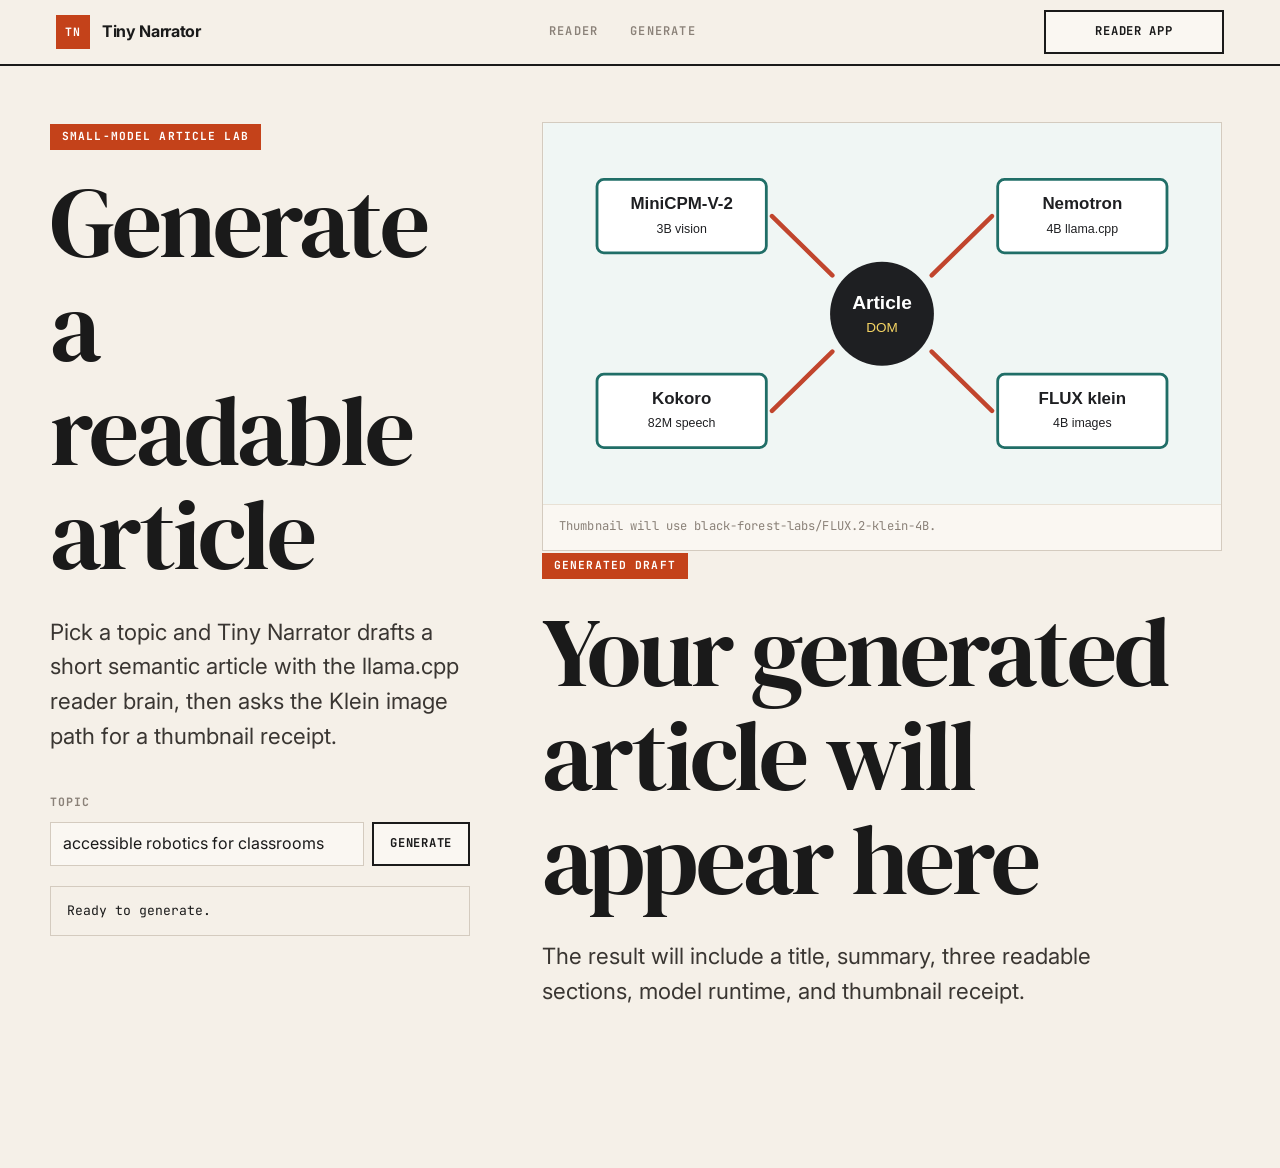
==== static/generate.html @ ce527649 "Add article generator route Co-authored-by: Codex <codex@openai.com>" ====
<!doctype html>
<html lang="en">
  <head>
    <meta charset="utf-8" />
    <meta name="viewport" content="width=device-width, initial-scale=1" />
    <title>Tiny Narrator Generator</title>
    <link rel="stylesheet" href="/static/app.css" />
  </head>
  <body>
    <header class="topbar">
      <a class="brand" href="/" aria-label="Tiny Narrator home">
        <span class="brand-mark" aria-hidden="true">TN</span>
        <span>Tiny Narrator</span>
      </a>
      <nav class="topnav" aria-label="Primary routes">
        <a href="/">Reader</a>
        <a href="/generate" aria-current="page">Generate</a>
      </nav>
      <a class="reader-toggle route-action" href="/">Reader App</a>
    </header>

    <main class="generator-shell" aria-labelledby="generatorTitle">
      <section class="generator-controls">
        <p class="kicker">Small-model article lab</p>
        <h1 id="generatorTitle">Generate a readable article</h1>
        <p class="dek">
          Pick a topic and Tiny Narrator drafts a short semantic article with the llama.cpp reader brain,
          then asks the Klein image path for a thumbnail receipt.
        </p>
        <form id="articleGeneratorForm" class="generator-form">
          <label for="topicInput">Topic</label>
          <div class="generator-input-row">
            <input
              id="topicInput"
              name="topic"
              type="text"
              minlength="3"
              maxlength="100"
              value="accessible robotics for classrooms"
              required
            />
            <button id="generateArticleButton" type="submit">Generate</button>
          </div>
        </form>
        <p id="generatorStatus" class="live-narration" aria-live="polite">Ready to generate.</p>
      </section>

      <article id="generatedArticle" class="generated-article" aria-labelledby="generatedTitle">
        <figure class="hero-figure">
          <img id="generatedThumbnail" src="/static/generated/model-map.svg" alt="Generated article thumbnail preview." />
          <figcaption id="thumbnailReceipt">
            Thumbnail will use black-forest-labs/FLUX.2-klein-4B.
          </figcaption>
        </figure>
        <p id="generatedKicker" class="kicker">Generated draft</p>
        <h1 id="generatedTitle">Your generated article will appear here</h1>
        <p id="generatedDek" class="dek">
          The result will include a title, summary, three readable sections, model runtime, and thumbnail receipt.
        </p>
        <div id="generatedSections" class="generated-sections"></div>
      </article>
    </main>

    <script src="/static/generate.js" type="module"></script>
  </body>
</html>
---- static/app.css ----
@import url('https://fonts.googleapis.com/css2?family=DM+Serif+Display:ital@0;1&family=JetBrains+Mono:wght@400;600;700&family=Inter:wght@400;500;600;700&display=swap');

:root {
  color-scheme: light;
  --ink: #1a1a1a;
  --ink-soft: #3a3632;
  --muted: #8a8178;
  --paper: #f5f0e8;
  --paper-deep: #ebe4d8;
  --surface: #faf7f2;
  --line: #d4cbbf;
  --line-faint: #e8e1d5;
  --accent: #c4421a;
  --accent-hover: #a8350f;
  --accent-glow: rgba(196, 66, 26, 0.08);
  --teal: #2a7a6e;
  --teal-soft: rgba(42, 122, 110, 0.08);
  --focus: #c4421a;
  --shadow-sm: 0 1px 3px rgba(26, 26, 26, 0.06);
  --shadow-md: 0 8px 24px rgba(26, 26, 26, 0.08);
  --serif: 'DM Serif Display', Georgia, 'Times New Roman', serif;
  --sans: 'Inter', ui-sans-serif, system-ui, sans-serif;
  --mono: 'JetBrains Mono', 'Cascadia Code', 'Fira Code', monospace;
}

* { box-sizing: border-box; }
html { scroll-behavior: smooth; }

body {
  margin: 0;
  background: var(--paper);
  color: var(--ink);
  font-family: var(--sans);
  line-height: 1.6;
  -webkit-font-smoothing: antialiased;
}

button, input, select, output { font: inherit; }

button {
  border: 1px solid var(--line);
  background: var(--surface);
  color: var(--ink);
  cursor: pointer;
  transition: border-color 0.15s, background 0.15s, color 0.15s;
}

button:hover { border-color: var(--accent); }

button:focus-visible,
a:focus-visible,
input:focus-visible,
select:focus-visible {
  outline: 2px solid var(--focus);
  outline-offset: 2px;
}

::selection {
  background: var(--accent);
  color: #fff;
}

/* ─── TOPBAR ─── */
.topbar {
  position: sticky;
  top: 0;
  z-index: 20;
  display: grid;
  grid-template-columns: max-content 1fr max-content;
  align-items: center;
  gap: 24px;
  min-height: 64px;
  padding: 10px clamp(20px, 5vw, 56px);
  border-bottom: 2px solid var(--ink);
  background: var(--paper);
}

.brand {
  display: inline-flex;
  align-items: center;
  gap: 12px;
  color: var(--ink);
  font-weight: 700;
  text-decoration: none;
  letter-spacing: -0.02em;
}

.brand-mark {
  display: grid;
  width: 34px;
  height: 34px;
  place-items: center;
  background: var(--accent);
  color: #fff;
  font-family: var(--mono);
  font-size: 0.72rem;
  font-weight: 700;
  letter-spacing: 0.05em;
}

.topnav {
  display: flex;
  justify-content: center;
  gap: clamp(14px, 3vw, 32px);
}

.topnav a {
  position: relative;
  color: var(--muted);
  font-family: var(--mono);
  font-size: 0.75rem;
  font-weight: 600;
  text-decoration: none;
  text-transform: uppercase;
  letter-spacing: 0.1em;
  transition: color 0.15s;
}

.topnav a::after {
  content: '';
  position: absolute;
  bottom: -4px;
  left: 0;
  width: 0;
  height: 2px;
  background: var(--accent);
  transition: width 0.2s;
}

.topnav a:hover { color: var(--ink); }
.topnav a:hover::after { width: 100%; }

.reader-toggle {
  display: inline-flex;
  align-items: center;
  justify-content: center;
  min-width: 180px;
  min-height: 40px;
  gap: 10px;
  border: 2px solid var(--ink);
  padding: 0 18px;
  font-family: var(--mono);
  font-size: 0.78rem;
  font-weight: 700;
  text-transform: uppercase;
  letter-spacing: 0.04em;
}

.toggle-dot {
  width: 10px;
  height: 10px;
  border-radius: 999px;
  background: var(--muted);
  transition: background 0.2s;
}

.reader-toggle[aria-pressed="true"] {
  background: var(--ink);
  color: var(--paper);
  border-color: var(--ink);
}

.reader-toggle[aria-pressed="true"] .toggle-dot {
  background: #5eea8d;
  box-shadow: 0 0 8px rgba(94, 234, 141, 0.5);
}

/* ─── MAIN GRID ─── */
.article-shell {
  display: grid;
  grid-template-columns: minmax(0, 740px) minmax(280px, 360px);
  gap: clamp(32px, 6vw, 80px);
  width: min(1200px, calc(100% - 40px));
  margin: 56px auto 140px;
  align-items: start;
}

.article { min-width: 0; }

.generator-shell {
  display: grid;
  grid-template-columns: minmax(280px, 420px) minmax(0, 680px);
  gap: clamp(32px, 6vw, 72px);
  width: min(1180px, calc(100% - 40px));
  margin: 56px auto 120px;
  align-items: start;
}

.generator-controls {
  position: sticky;
  top: 88px;
}

.generator-form {
  display: grid;
  gap: 10px;
  margin-top: 28px;
}

.generator-form label {
  color: var(--muted);
  font-family: var(--mono);
  font-size: 0.72rem;
  font-weight: 700;
  text-transform: uppercase;
  letter-spacing: 0.08em;
}

.generator-input-row {
  display: grid;
  grid-template-columns: 1fr max-content;
  gap: 8px;
}

.generator-input-row input {
  min-height: 44px;
  border: 1px solid var(--line);
  background: var(--surface);
  color: var(--ink);
  padding: 0 12px;
}

.generator-input-row button,
.route-action {
  min-height: 44px;
  border: 2px solid var(--ink);
  padding: 0 16px;
  font-family: var(--mono);
  font-size: 0.76rem;
  font-weight: 700;
  text-transform: uppercase;
  letter-spacing: 0.06em;
}

.route-action {
  display: inline-flex;
  align-items: center;
  justify-content: center;
  color: var(--ink);
  text-decoration: none;
  background: var(--surface);
}

.generated-article {
  min-width: 0;
}

.generated-sections {
  display: grid;
  gap: 8px;
}

/* ─── ARTICLE TYPOGRAPHY ─── */
.kicker {
  display: inline-block;
  margin: 0 0 20px;
  padding: 4px 12px;
  background: var(--accent);
  color: #fff;
  font-family: var(--mono);
  font-size: 0.7rem;
  font-weight: 700;
  letter-spacing: 0.1em;
  text-transform: uppercase;
}

h1, h2 { line-height: 1.05; letter-spacing: -0.03em; }

h1 {
  max-width: 13ch;
  margin: 0;
  font-family: var(--serif);
  font-size: clamp(3.2rem, 9vw, 6.2rem);
  font-weight: 400;
  font-style: normal;
}

h2 {
  position: relative;
  margin: 80px 0 20px;
  padding-left: 20px;
  font-family: var(--serif);
  font-size: clamp(1.8rem, 3.6vw, 2.8rem);
  font-weight: 400;
}

h2::before {
  content: '';
  position: absolute;
  left: 0;
  top: 6px;
  bottom: 6px;
  width: 4px;
  background: var(--accent);
}

.dek {
  max-width: 620px;
  margin: 28px 0 40px;
  color: var(--ink-soft);
  font-size: clamp(1.15rem, 2.2vw, 1.4rem);
  line-height: 1.55;
}

p, blockquote, figcaption { font-size: 1.02rem; }

blockquote {
  position: relative;
  margin: 40px 0;
  padding: 24px 28px;
  background: var(--paper-deep);
  border-left: none;
  font-family: var(--serif);
  font-size: 1.3rem;
  font-style: italic;
  color: var(--ink-soft);
  line-height: 1.5;
}

blockquote::before {
  content: '';
  position: absolute;
  left: 0;
  top: 0;
  bottom: 0;
  width: 4px;
  background: var(--accent);
}

figure { margin: 0; }

img {
  display: block;
  max-width: 100%;
}

.hero-figure,
.inline-figure {
  overflow: hidden;
  border: 1px solid var(--line);
  background: var(--surface);
}

.hero-figure img,
.inline-figure img {
  width: 100%;
  aspect-ratio: 16 / 9;
  object-fit: cover;
  filter: contrast(1.02) saturate(0.95);
}

figcaption {
  padding: 12px 16px 14px;
  color: var(--muted);
  font-family: var(--mono);
  font-size: 0.76rem;
  letter-spacing: 0.01em;
  line-height: 1.5;
  border-top: 1px solid var(--line-faint);
}

.inline-figure { margin-top: 28px; }

/* ─── STATUS PANEL / SIDEBAR ─── */
.status-panel {
  position: sticky;
  top: 88px;
  border: 1px solid var(--line);
  border-top: 3px solid var(--ink);
  background: var(--surface);
  padding: 24px 20px;
}

.status-panel h2 {
  margin: 0 0 20px;
  padding: 0;
  font-family: var(--mono);
  font-size: 0.72rem;
  font-weight: 700;
  text-transform: uppercase;
  letter-spacing: 0.12em;
  color: var(--muted);
}

.status-panel h2::before { display: none; }

.status-panel h3 {
  margin: 0;
  font-family: var(--mono);
  font-size: 0.7rem;
  font-weight: 700;
  text-transform: uppercase;
  letter-spacing: 0.1em;
  color: var(--ink-soft);
}

dl {
  display: grid;
  grid-template-columns: 1fr 1fr;
  gap: 14px 16px;
  margin: 0;
  padding-bottom: 20px;
  border-bottom: 1px solid var(--line-faint);
}

dt {
  color: var(--muted);
  font-family: var(--mono);
  font-size: 0.65rem;
  font-weight: 600;
  text-transform: uppercase;
  letter-spacing: 0.08em;
}

dd {
  margin: 3px 0 0;
  font-family: var(--mono);
  font-size: 0.82rem;
  font-weight: 600;
  color: var(--ink);
  word-break: break-word;
}

.live-narration {
  margin-top: 20px;
  padding: 14px 16px;
  border: 1px solid var(--line);
  background: var(--paper);
  font-family: var(--mono);
  font-size: 0.82rem;
  line-height: 1.5;
}

/* ─── PANEL SECTIONS ─── */
.history-header,
.award-header,
.demo-script-header,
.submission-header,
.budget-header,
.runtime-header,
.image-receipt-header {
  display: flex;
  align-items: center;
  justify-content: space-between;
  gap: 8px;
  margin-top: 24px;
  padding-bottom: 8px;
  border-bottom: 1px solid var(--line-faint);
}

.history-header button,
.submission-header button {
  min-height: 28px;
  border: 1px solid var(--line);
  padding: 0 10px;
  font-family: var(--mono);
  font-size: 0.68rem;
  font-weight: 600;
  text-transform: uppercase;
  letter-spacing: 0.06em;
  color: var(--muted);
  background: transparent;
}

.history-header button:hover,
.submission-header button:hover {
  color: var(--accent);
  border-color: var(--accent);
}

.budget-header span,
.runtime-header span,
.image-receipt-header span,
.submission-header span,
.demo-script-header span {
  font-family: var(--mono);
  font-size: 0.68rem;
  font-weight: 700;
  text-transform: uppercase;
  letter-spacing: 0.06em;
  color: var(--teal);
}

/* ─── TRANSCRIPT ─── */
.transcript-log {
  display: grid;
  gap: 8px;
  max-height: 320px;
  margin: 10px 0 0;
  padding: 0;
  overflow: auto;
  list-style: none;
}

.transcript-log li {
  border: 1px solid var(--line-faint);
  padding: 10px 12px;
  background: var(--paper);
}

.transcript-meta {
  display: flex;
  justify-content: space-between;
  gap: 8px;
  color: var(--muted);
  font-family: var(--mono);
  font-size: 0.66rem;
  font-weight: 600;
  text-transform: uppercase;
  letter-spacing: 0.06em;
}

.transcript-text {
  margin: 6px 0 0;
  font-size: 0.88rem;
  line-height: 1.5;
}

/* ─── AWARD / DEMO / BULLET LISTS ─── */
.award-list,
.demo-script-list,
.demo-api-check-list,
.budget-list,
.runtime-list,
.image-receipt-list {
  display: grid;
  gap: 8px;
  margin: 10px 0 0;
  padding: 0;
  list-style: none;
}

.demo-script-list { padding-left: 0; }

.award-list li,
.demo-script-list li,
.budget-list li,
.runtime-list li,
.image-receipt-list li {
  border: 1px solid var(--line-faint);
  padding: 10px 12px;
  background: var(--paper);
}

.demo-api-check-list li {
  display: grid;
  grid-template-columns: auto 1fr;
  gap: 4px 8px;
  border: 1px solid var(--line-faint);
  padding: 10px 12px;
  background: var(--paper);
}

.demo-script-title,
.budget-row,
.runtime-row,
.image-receipt-row,
.award-title {
  display: flex;
  align-items: center;
  justify-content: space-between;
  gap: 8px;
  font-family: var(--mono);
  font-size: 0.76rem;
  font-weight: 700;
  text-transform: uppercase;
  letter-spacing: 0.04em;
}

.budget-pill,
.runtime-pill,
.image-receipt-pill {
  font-family: var(--mono);
  font-size: 0.66rem;
  font-weight: 700;
  padding: 2px 8px;
  letter-spacing: 0.04em;
}

.budget-pill {
  background: var(--accent-glow);
  color: var(--accent);
  border: 1px solid rgba(196, 66, 26, 0.2);
}

.runtime-pill {
  background: var(--teal-soft);
  color: var(--teal);
  border: 1px solid rgba(42, 122, 110, 0.2);
}

.image-receipt-pill {
  background: rgba(180, 150, 60, 0.1);
  color: #7a6520;
  border: 1px solid rgba(180, 150, 60, 0.2);
}

.award-status {
  font-family: var(--mono);
  font-size: 0.66rem;
  font-weight: 700;
  padding: 2px 8px;
  background: var(--teal-soft);
  color: var(--teal);
  border: 1px solid rgba(42, 122, 110, 0.2);
}

.demo-script-title span:last-child {
  font-family: var(--mono);
  font-size: 0.66rem;
  font-weight: 700;
  padding: 2px 8px;
  background: var(--teal-soft);
  color: var(--teal);
  border: 1px solid rgba(42, 122, 110, 0.2);
}

.demo-script-list p,
.budget-list p,
.runtime-list p,
.image-receipt-list p {
  margin: 6px 0 0;
  color: var(--muted);
  font-family: var(--mono);
  font-size: 0.74rem;
  line-height: 1.5;
  overflow-wrap: anywhere;
}

.award-evidence {
  margin: 6px 0 0;
  color: var(--muted);
  font-size: 0.84rem;
  line-height: 1.5;
}

.demo-api-check-list span {
  font-family: var(--mono);
  color: var(--accent);
  font-size: 0.7rem;
  font-weight: 700;
}

.demo-api-check-list code {
  font-family: var(--mono);
  font-size: 0.74rem;
  overflow-wrap: anywhere;
}

.demo-api-check-list p {
  grid-column: 1 / -1;
  margin: 0;
  color: var(--muted);
  font-family: var(--mono);
  font-size: 0.74rem;
}

.demo-api-command {
  grid-column: 1 / -1;
  display: block;
  padding: 8px 10px;
  background: var(--ink);
  color: #c8e6c9;
  font-family: var(--mono);
  font-size: 0.72rem;
  white-space: normal;
  line-height: 1.5;
}

/* ─── READER BAR ─── */
.reader-bar {
  position: fixed;
  bottom: clamp(16px, 3vw, 36px);
  left: 50%;
  transform: translateX(-50%);
  z-index: 30;
  display: flex;
  align-items: center;
  justify-content: center;
  gap: 8px;
  width: min(800px, calc(100% - 32px));
  min-height: 64px;
  padding: 10px 16px;
  border: 2px solid var(--ink);
  background: var(--surface);
  box-shadow: 4px 4px 0 var(--ink);
}

.reader-bar[hidden] { display: none; }

.reader-bar button {
  min-width: 80px;
  min-height: 40px;
  border: 1px solid var(--line);
  font-family: var(--mono);
  font-size: 0.76rem;
  font-weight: 700;
  text-transform: uppercase;
  letter-spacing: 0.06em;
}

.reader-bar button:hover {
  background: var(--ink);
  color: var(--paper);
  border-color: var(--ink);
}

.reader-bar label {
  display: inline-flex;
  align-items: center;
  gap: 8px;
  color: var(--muted);
  font-family: var(--mono);
  font-size: 0.76rem;
  font-weight: 600;
  text-transform: uppercase;
  letter-spacing: 0.04em;
}

.reader-bar select {
  min-height: 40px;
  border: 1px solid var(--line);
  background: var(--surface);
  color: var(--ink);
  font-family: var(--mono);
  font-size: 0.76rem;
  padding: 0 10px;
}

.reader-bar output {
  min-width: 48px;
  font-family: var(--mono);
  font-weight: 700;
  font-size: 0.82rem;
  color: var(--ink);
}

/* ─── SPEAKABLE / READER ACTIVE ─── */
.speakable {
  scroll-margin: 100px;
  transition: background 0.2s, outline-color 0.2s;
}

.reader-active {
  outline: 3px solid var(--accent);
  outline-offset: 6px;
  background: var(--accent-glow);
}

/* ─── RESPONSIVE ─── */
@media (max-width: 900px) {
  .topbar {
    grid-template-columns: 1fr;
    gap: 10px;
  }

  .topnav {
    justify-content: flex-start;
    overflow-x: auto;
  }

  .reader-toggle { width: 100%; }

  .article-shell {
    grid-template-columns: 1fr;
  }

  .generator-shell {
    grid-template-columns: 1fr;
  }

  .generator-controls {
    position: static;
  }

  .generator-input-row {
    grid-template-columns: 1fr;
  }

  h1 {
    max-width: 14ch;
    font-size: clamp(2.8rem, 15vw, 4.5rem);
  }

  .status-panel {
    position: static;
    border-top: 3px solid var(--ink);
  }

  .reader-bar {
    flex-wrap: wrap;
    justify-content: flex-start;
    box-shadow: 3px 3px 0 var(--ink);
    width: calc(100% - 32px);
  }

  .reader-bar button {
    min-width: 70px;
    flex: 1 1 28%;
  }
}
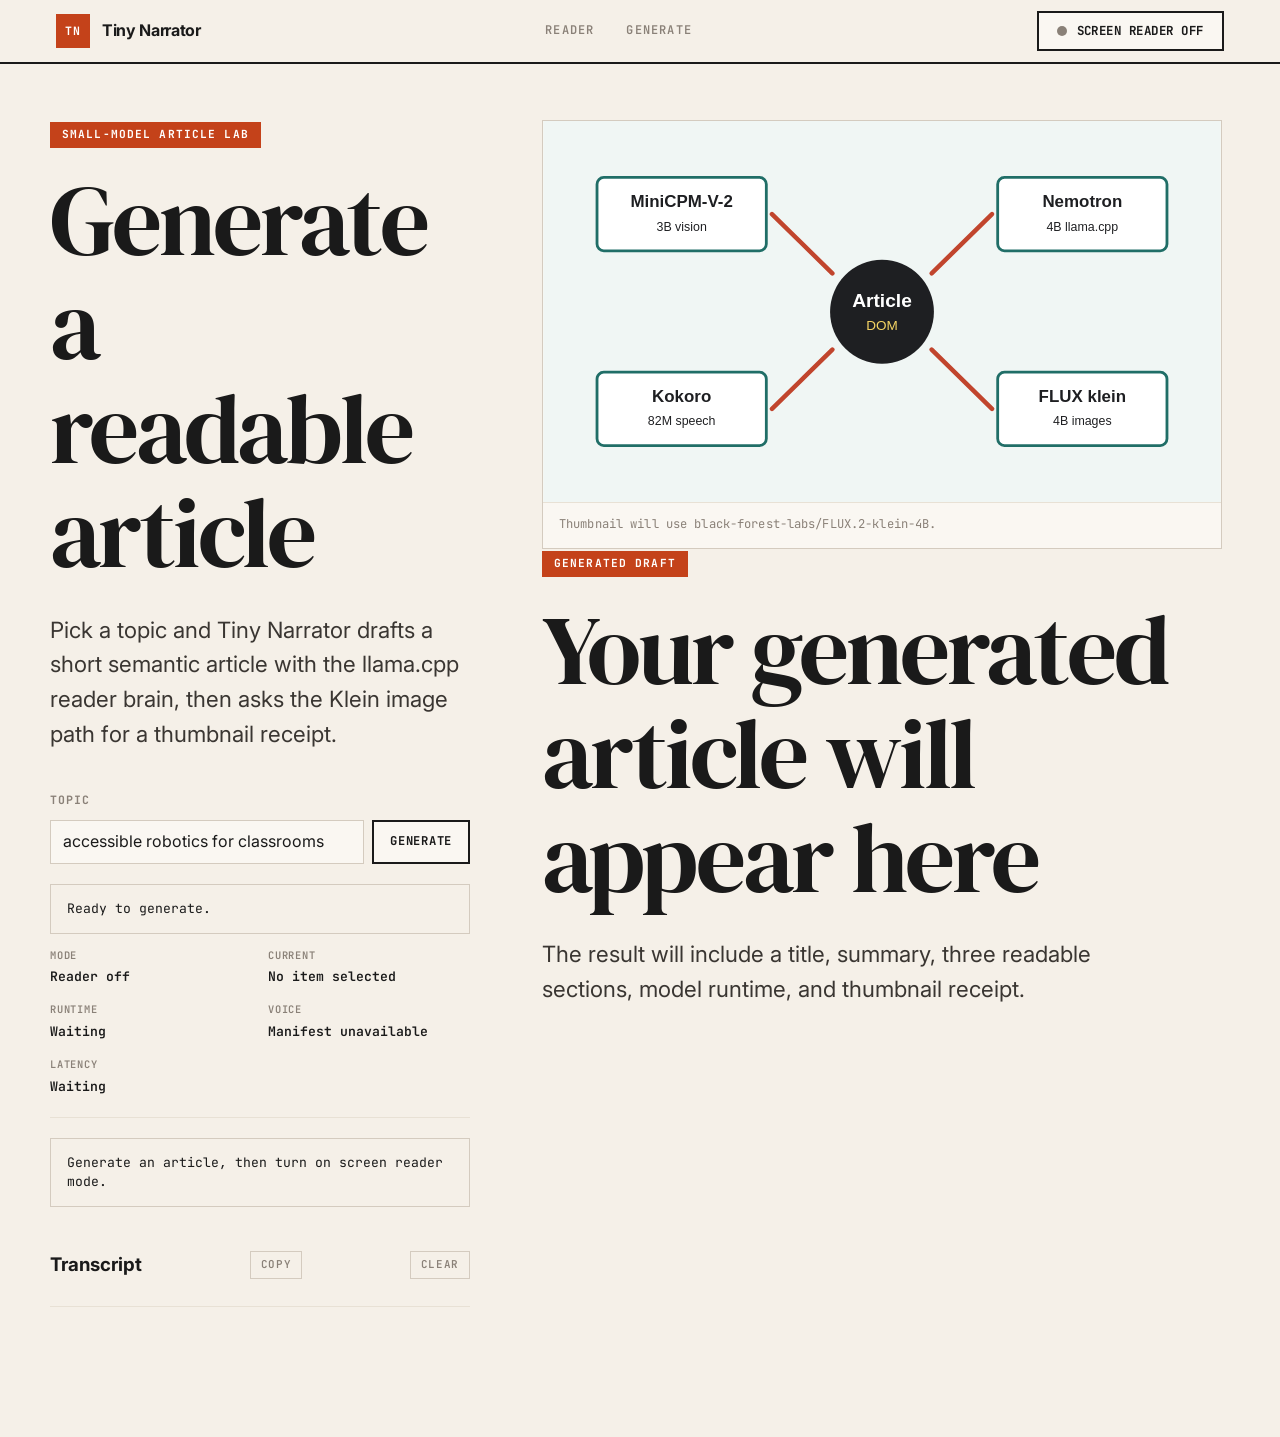
==== commit fb88a581: "Add generator reader mode Co-authored-by: Codex <codex@openai.com>" ====
--- a/static/generate.html
+++ b/static/generate.html
@@ -16,7 +16,10 @@
         <a href="/">Reader</a>
         <a href="/generate" aria-current="page">Generate</a>
       </nav>
-      <a class="reader-toggle route-action" href="/">Reader App</a>
+      <button id="readerToggle" class="reader-toggle" type="button" aria-pressed="false">
+        <span class="toggle-dot" aria-hidden="true"></span>
+        Screen reader off
+      </button>
     </header>
 
     <main class="generator-shell" aria-labelledby="generatorTitle">
@@ -43,24 +46,80 @@
           </div>
         </form>
         <p id="generatorStatus" class="live-narration" aria-live="polite">Ready to generate.</p>
+        <dl class="generator-status-grid">
+          <div>
+            <dt>Mode</dt>
+            <dd id="modeStatus">Reader off</dd>
+          </div>
+          <div>
+            <dt>Current</dt>
+            <dd id="currentStatus">No item selected</dd>
+          </div>
+          <div>
+            <dt>Runtime</dt>
+            <dd id="runtimeStatus">Waiting</dd>
+          </div>
+          <div>
+            <dt>Voice</dt>
+            <dd id="voiceStatus">Waiting</dd>
+          </div>
+          <div>
+            <dt>Latency</dt>
+            <dd id="latencyStatus">Waiting</dd>
+          </div>
+        </dl>
+        <p id="liveNarration" class="live-narration" aria-live="polite">
+          Generate an article, then turn on screen reader mode.
+        </p>
+        <div class="history-header">
+          <h3>Transcript</h3>
+          <button id="copyTranscriptButton" type="button">Copy</button>
+          <button id="clearTranscriptButton" type="button">Clear</button>
+        </div>
+        <ol id="transcriptLog" class="transcript-log" aria-label="Generated article narration transcript"></ol>
       </section>
 
       <article id="generatedArticle" class="generated-article" aria-labelledby="generatedTitle">
-        <figure class="hero-figure">
+        <figure class="hero-figure speakable" data-reader-type="image">
           <img id="generatedThumbnail" src="/static/generated/model-map.svg" alt="Generated article thumbnail preview." />
           <figcaption id="thumbnailReceipt">
             Thumbnail will use black-forest-labs/FLUX.2-klein-4B.
           </figcaption>
         </figure>
-        <p id="generatedKicker" class="kicker">Generated draft</p>
-        <h1 id="generatedTitle">Your generated article will appear here</h1>
-        <p id="generatedDek" class="dek">
+        <p id="generatedKicker" class="kicker speakable" data-reader-type="paragraph">Generated draft</p>
+        <h1 id="generatedTitle" class="speakable" data-reader-type="heading">Your generated article will appear here</h1>
+        <p id="generatedDek" class="dek speakable" data-reader-type="paragraph">
           The result will include a title, summary, three readable sections, model runtime, and thumbnail receipt.
         </p>
         <div id="generatedSections" class="generated-sections"></div>
       </article>
     </main>
 
+    <section class="reader-bar" aria-label="Generated article screen reader controls" hidden>
+      <button id="prevButton" type="button" title="Previous item" aria-keyshortcuts="P">Prev</button>
+      <button id="playButton" type="button" title="Play or pause" aria-keyshortcuts="Space">Play</button>
+      <button id="nextButton" type="button" title="Next item" aria-keyshortcuts="N">Next</button>
+      <button id="headingButton" type="button" title="Next heading" aria-keyshortcuts="H">Heading</button>
+      <button id="imageButton" type="button" title="Next image" aria-keyshortcuts="I">Image</button>
+      <button id="summaryButton" type="button" title="Summarize generated article" aria-keyshortcuts="S">Summary</button>
+      <button id="repeatButton" type="button" title="Repeat current item" aria-keyshortcuts="R">Repeat</button>
+      <button id="stopButton" type="button" title="Stop audio" aria-keyshortcuts="Escape">Stop</button>
+      <label>
+        Voice
+        <select id="voiceControl" aria-label="Reader voice"></select>
+      </label>
+      <label>
+        Speed
+        <input id="speedControl" type="range" min="0.75" max="1.35" value="1" step="0.05" />
+        <output id="speedValue" for="speedControl">1.00x</output>
+      </label>
+      <label>
+        Auto
+        <input id="autoAdvanceControl" type="checkbox" />
+      </label>
+      <audio id="speechAudio"></audio>
+    </section>
+
     <script src="/static/generate.js" type="module"></script>
   </body>
 </html>
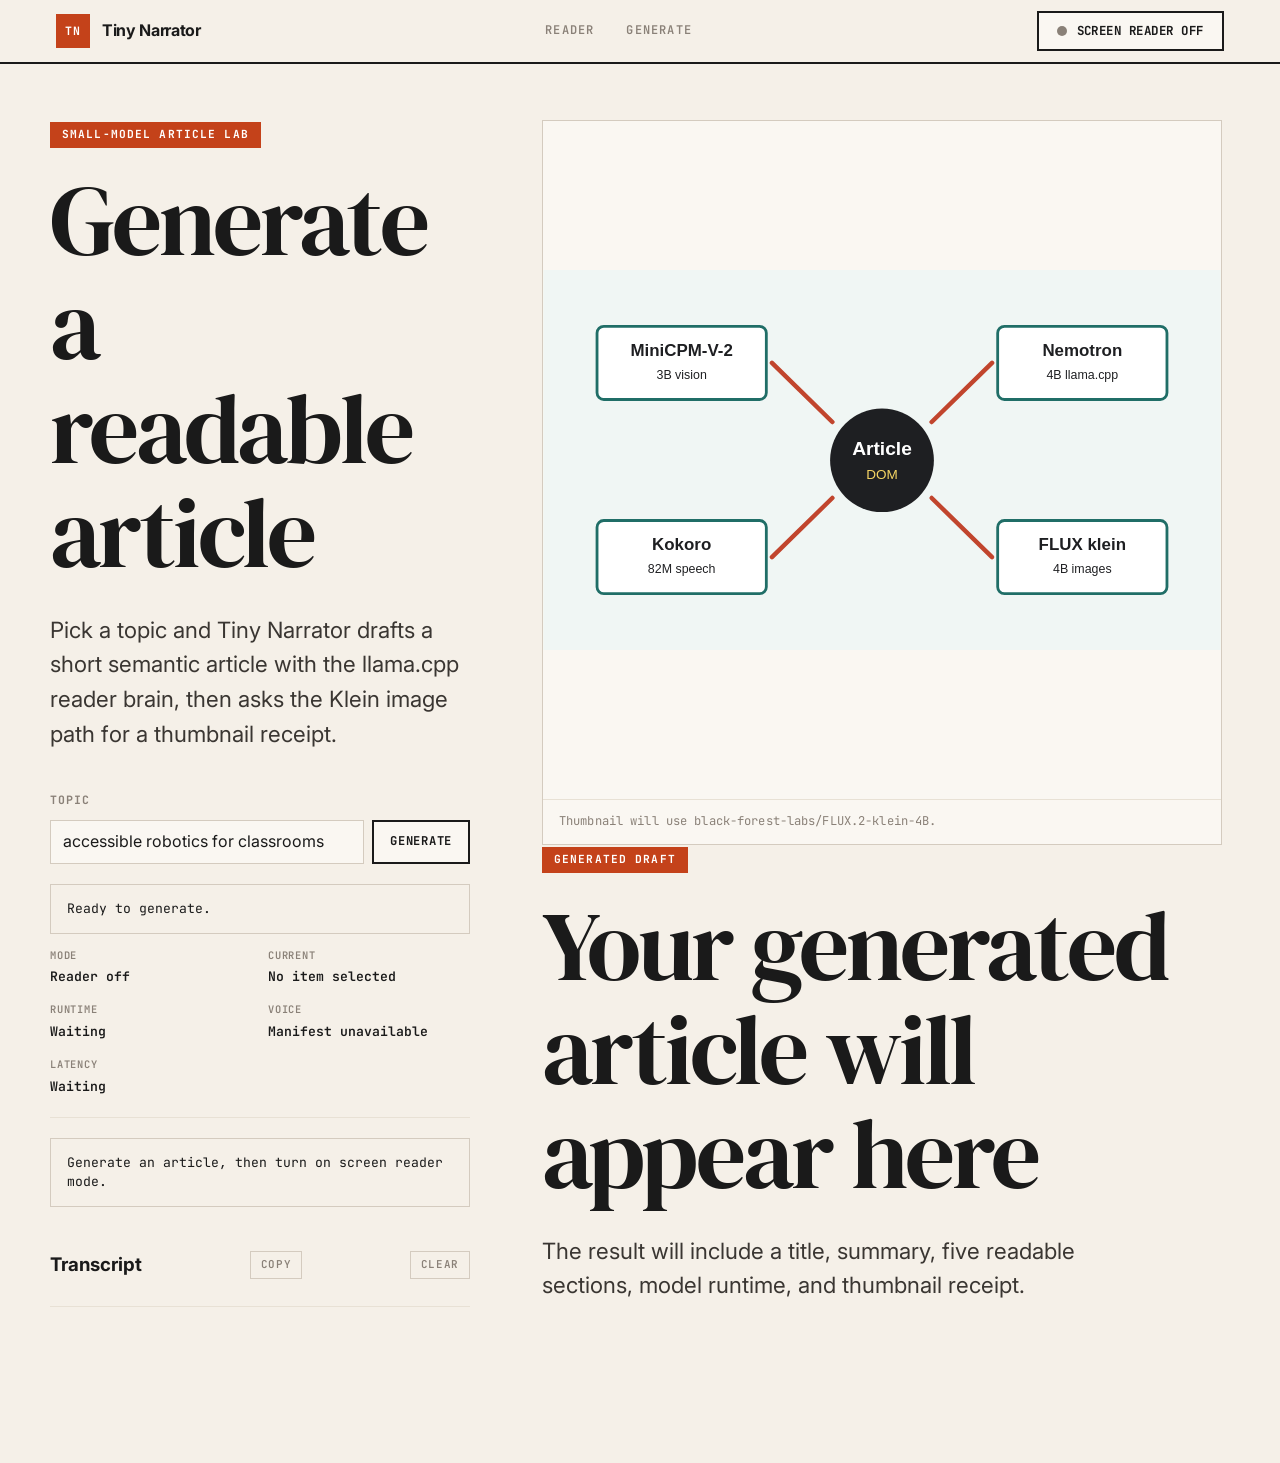
==== commit 8a826e81: "Polish reader frontend and article artwork Co-authored-by: Codex <codex@openai.com>" ====
--- a/static/generate.html
+++ b/static/generate.html
@@ -89,7 +89,7 @@
         <p id="generatedKicker" class="kicker speakable" data-reader-type="paragraph">Generated draft</p>
         <h1 id="generatedTitle" class="speakable" data-reader-type="heading">Your generated article will appear here</h1>
         <p id="generatedDek" class="dek speakable" data-reader-type="paragraph">
-          The result will include a title, summary, three readable sections, model runtime, and thumbnail receipt.
+          The result will include a title, summary, five readable sections, model runtime, and thumbnail receipt.
         </p>
         <div id="generatedSections" class="generated-sections"></div>
       </article>
--- a/static/app.css
+++ b/static/app.css
@@ -349,6 +349,11 @@
   filter: contrast(1.02) saturate(0.95);
 }
 
+#generatedThumbnail {
+  aspect-ratio: 1 / 1;
+  object-fit: contain;
+}
+
 figcaption {
   padding: 12px 16px 14px;
   color: var(--muted);
@@ -589,6 +594,33 @@
   border: 1px solid rgba(42, 122, 110, 0.2);
 }
 
+.status-pill {
+  font-family: var(--mono);
+  font-size: 0.66rem;
+  font-weight: 700;
+  padding: 1px 6px;
+  letter-spacing: 0.04em;
+  text-transform: uppercase;
+}
+
+.status-online {
+  background: rgba(34, 140, 60, 0.12);
+  color: #1d7a34;
+  border: 1px solid rgba(34, 140, 60, 0.25);
+}
+
+.status-fallback {
+  background: rgba(160, 140, 60, 0.1);
+  color: #7a6a20;
+  border: 1px solid rgba(160, 140, 60, 0.25);
+}
+
+.status-offline {
+  background: rgba(180, 50, 50, 0.1);
+  color: #a03030;
+  border: 1px solid rgba(180, 50, 50, 0.25);
+}
+
 .image-receipt-pill {
   background: rgba(180, 150, 60, 0.1);
   color: #7a6520;
@@ -675,10 +707,12 @@
   transform: translateX(-50%);
   z-index: 30;
   display: flex;
+  flex-wrap: wrap;
   align-items: center;
   justify-content: center;
   gap: 8px;
-  width: min(800px, calc(100% - 32px));
+  box-sizing: border-box;
+  width: min(1200px, calc(100% - 32px));
   min-height: 64px;
   padding: 10px 16px;
   border: 2px solid var(--ink);
@@ -708,7 +742,9 @@
 .reader-bar label {
   display: inline-flex;
   align-items: center;
+  flex: 0 1 auto;
   gap: 8px;
+  min-width: 0;
   color: var(--muted);
   font-family: var(--mono);
   font-size: 0.76rem;
@@ -727,6 +763,11 @@
   padding: 0 10px;
 }
 
+.reader-bar input[type="range"] {
+  width: clamp(96px, 12vw, 160px);
+  min-width: 80px;
+}
+
 .reader-bar output {
   min-width: 48px;
   font-family: var(--mono);
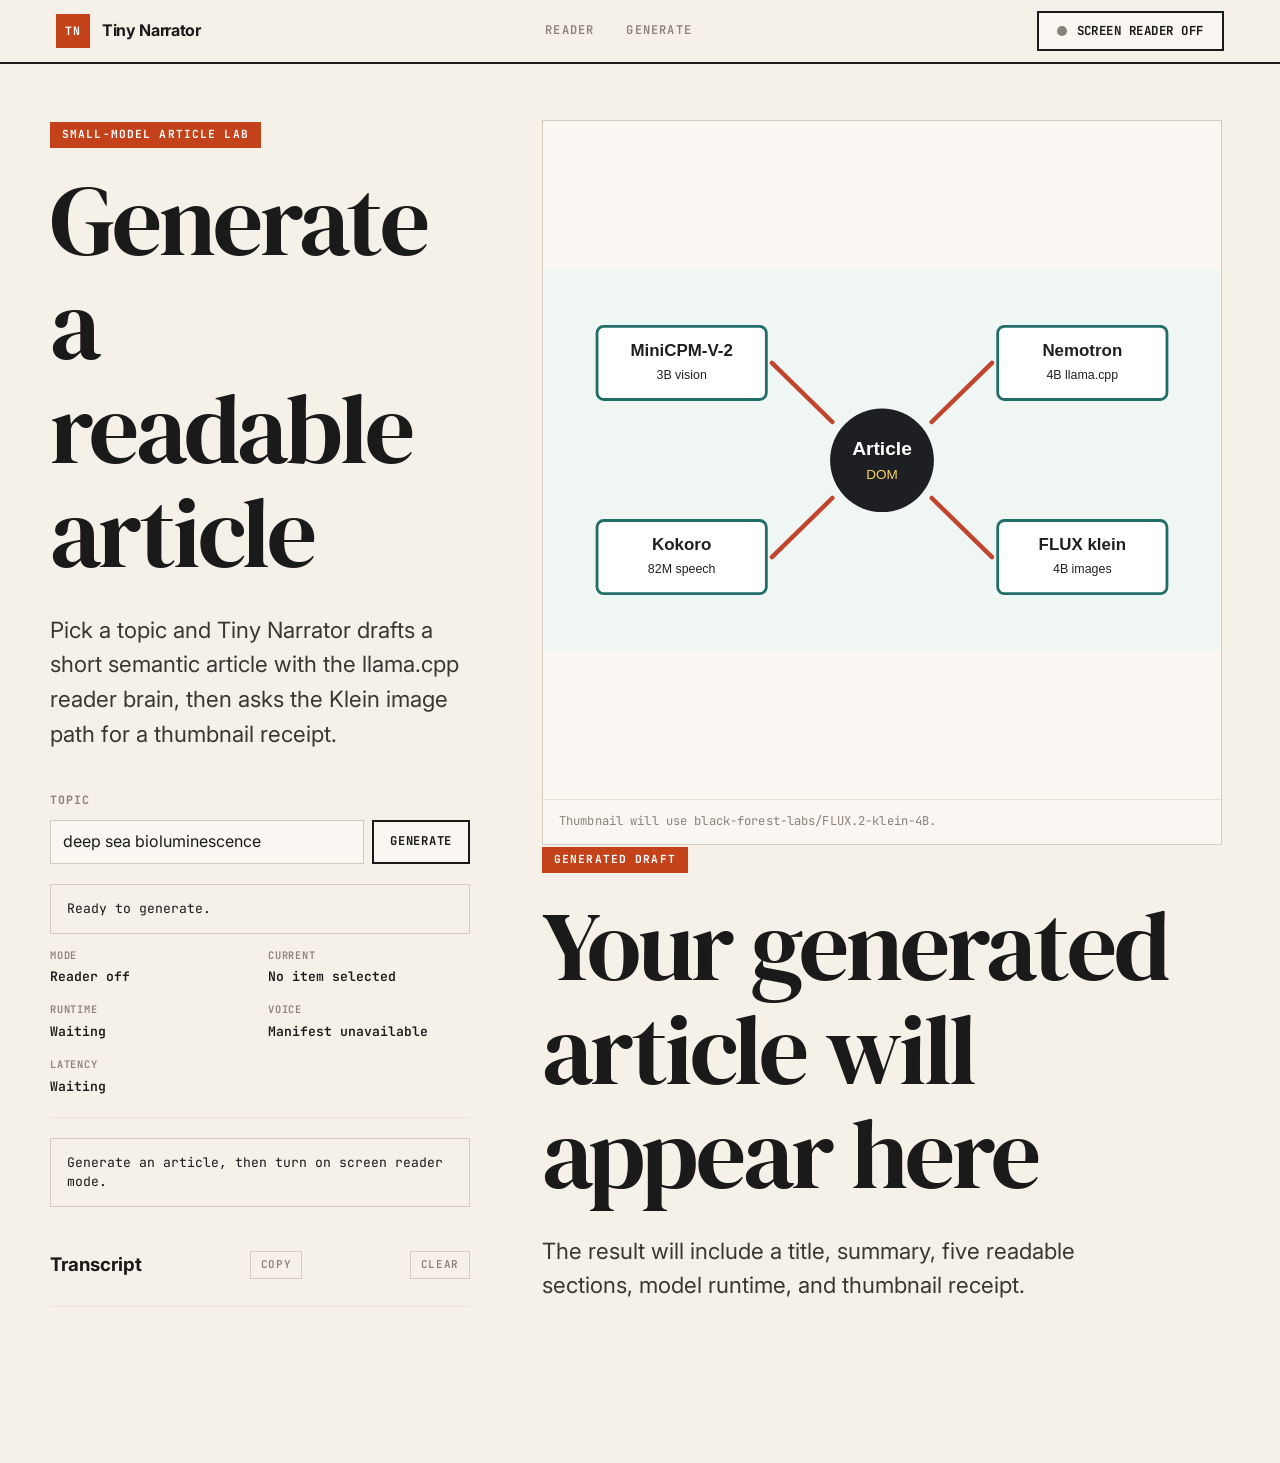
==== commit f1d674e5: "Update default article topic Co-authored-by: Codex <codex@openai.com>" ====
--- a/static/generate.html
+++ b/static/generate.html
@@ -39,7 +39,7 @@
               type="text"
               minlength="3"
               maxlength="100"
-              value="accessible robotics for classrooms"
+              value="deep sea bioluminescence"
               required
             />
             <button id="generateArticleButton" type="submit">Generate</button>
